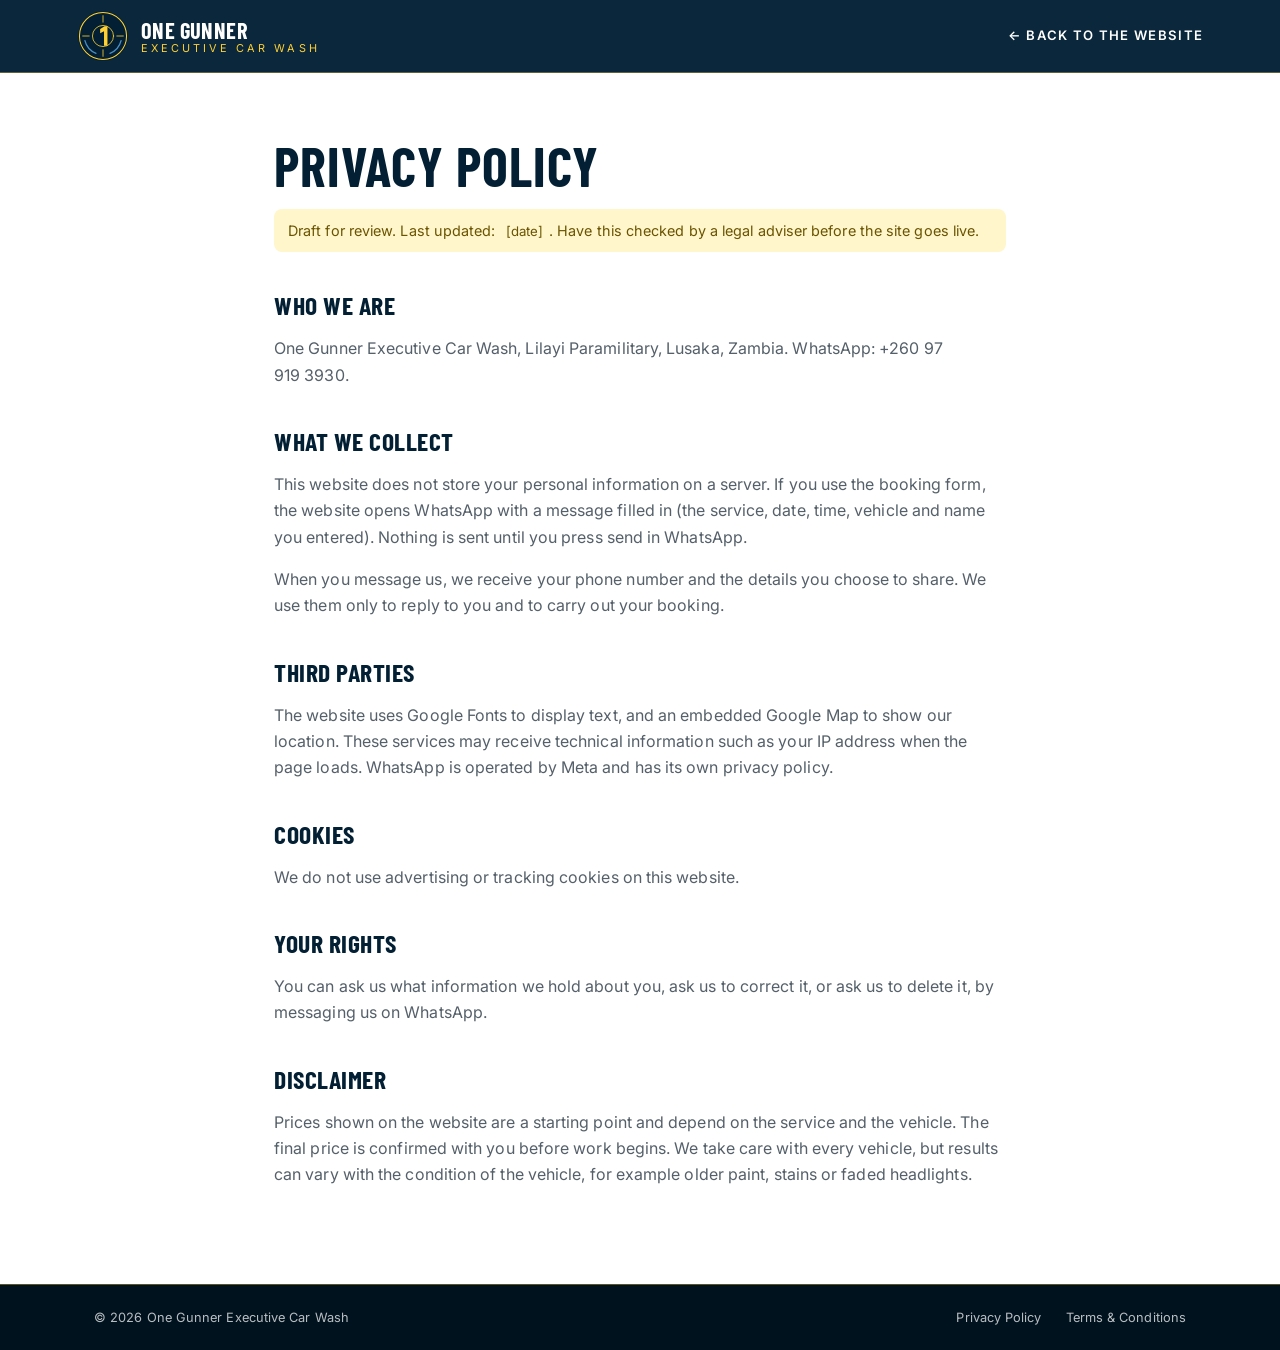
==== privacy.html @ 5e99aa05 "Build One Gunner Executive Car Wash website Static site with hero, services with Kwacha price placeh" ====
<!DOCTYPE html>
<html lang="en">
<head>
  <meta charset="UTF-8">
  <meta name="viewport" content="width=device-width, initial-scale=1.0">
  <title>Privacy Policy | One Gunner Executive Car Wash</title>
  <meta name="robots" content="noindex">
  <link rel="icon" type="image/svg+xml" href="images/favicon.svg">
  <link href="https://fonts.googleapis.com/css2?family=Barlow+Condensed:wght@600;700&family=Inter:wght@400;500;600&display=swap" rel="stylesheet">
  <link rel="stylesheet" href="css/style.css">
</head>
<body class="legal">
  <header class="site-header">
    <div class="wrap nav">
      <a href="index.html" class="brand"><img src="images/favicon.svg" alt="" width="44" height="44"><span class="brand-text"><strong>One Gunner</strong><small>Executive Car Wash</small></span></a>
      <a class="back" href="index.html">&larr; Back to the website</a>
    </div>
  </header>
  <main class="wrap legal-body">
    <h1>Privacy Policy</h1>
    <p class="draft">Draft for review. Last updated: <span class="todo">[date]</span>. Have this checked by a legal adviser before the site goes live.</p>

    <h2>Who we are</h2>
    <p>One Gunner Executive Car Wash, Lilayi Paramilitary, Lusaka, Zambia. WhatsApp: +260 97 919 3930.</p>

    <h2>What we collect</h2>
    <p>This website does not store your personal information on a server. If you use the booking form, the website opens WhatsApp with a message filled in (the service, date, time, vehicle and name you entered). Nothing is sent until you press send in WhatsApp.</p>
    <p>When you message us, we receive your phone number and the details you choose to share. We use them only to reply to you and to carry out your booking.</p>

    <h2>Third parties</h2>
    <p>The website uses Google Fonts to display text, and an embedded Google Map to show our location. These services may receive technical information such as your IP address when the page loads. WhatsApp is operated by Meta and has its own privacy policy.</p>

    <h2>Cookies</h2>
    <p>We do not use advertising or tracking cookies on this website.</p>

    <h2>Your rights</h2>
    <p>You can ask us what information we hold about you, ask us to correct it, or ask us to delete it, by messaging us on WhatsApp.</p>

    <h2 id="disclaimer">Disclaimer</h2>
    <p>Prices shown on the website are a starting point and depend on the service and the vehicle. The final price is confirmed with you before work begins. We take care with every vehicle, but results can vary with the condition of the vehicle, for example older paint, stains or faded headlights.</p>
  </main>
  <footer class="site-footer"><div class="wrap legal-row"><p>&copy; <span id="year"></span> One Gunner Executive Car Wash</p><ul><li><a href="privacy.html">Privacy Policy</a></li><li><a href="terms.html">Terms &amp; Conditions</a></li></ul></div></footer>
  <script>document.getElementById('year').textContent = new Date().getFullYear();</script>
</body>
</html>
---- css/style.css ----
:root {
  --navy: #032840;
  --blue: #255d89;
  --blue-soft: #e8f0f7;
  --yellow: #ffd134;
  --yellow-dark: #e6b800;
  --ink: #141212;
  --ink-soft: #55606a;
  --bg: #ffffff;
  --line: #dbe3ea;
  --radius: 12px;
  --shadow: 0 10px 30px -18px rgba(3, 40, 64, 0.45);
}

*, *::before, *::after { box-sizing: border-box; }
html { scroll-behavior: smooth; scroll-padding-top: 90px; }

body {
  margin: 0;
  font: 400 16px/1.65 'Inter', system-ui, sans-serif;
  color: var(--ink);
  background: var(--bg);
  -webkit-font-smoothing: antialiased;
}

h1, h2, h3 {
  font-family: 'Barlow Condensed', 'Inter', sans-serif;
  text-transform: uppercase;
  letter-spacing: 0.01em;
  line-height: 1.05;
  margin: 0;
  color: var(--navy);
  text-wrap: balance;
}
p { text-wrap: pretty; }
img, svg { display: block; max-width: 100%; }
a { color: inherit; }

.wrap { max-width: 1140px; margin: 0 auto; padding: 0 24px; }
.skip { position: absolute; left: -999px; }
.skip:focus { left: 8px; top: 8px; background: var(--yellow); padding: 8px 12px; z-index: 100; }
:focus-visible { outline: 3px solid var(--yellow); outline-offset: 3px; }

/* Placeholders that still need real content */
.todo { background: #fff6cc; color: #6b5400; padding: 1px 6px; border-radius: 4px; font-size: 0.92em; }

/* Buttons */
.btn {
  display: inline-flex; align-items: center; justify-content: center;
  min-height: 48px; padding: 0 26px; border: 0; border-radius: 100px;
  font: 600 0.95rem 'Inter', sans-serif; text-decoration: none; cursor: pointer;
  transition: transform .15s ease, background .2s ease;
}
.btn:hover { transform: translateY(-2px); }
.btn-small { min-height: 42px; padding: 0 20px; }
.btn-yellow { background: var(--yellow); color: var(--navy); }
.btn-yellow:hover { background: var(--yellow-dark); }
.btn-blue { background: var(--blue); color: #fff; }
.btn-blue:hover { background: var(--navy); }
.btn-ghost { background: transparent; color: #fff; border: 1.5px solid rgba(255,255,255,0.55); }
.btn-row { display: flex; gap: 14px; flex-wrap: wrap; }

/* Promo bar */
.promo { background: var(--yellow); color: var(--navy); text-align: center; font-weight: 600; font-size: 0.9rem; padding: 8px 16px; }
.promo p { margin: 0; }

/* Header */
.site-header { position: sticky; top: 0; z-index: 50; background: var(--navy); border-bottom: 3px solid var(--blue); }
.nav { display: flex; align-items: center; gap: 24px; min-height: 76px; }
.brand { display: flex; align-items: center; gap: 12px; text-decoration: none; color: #fff; }
.brand-text { display: flex; flex-direction: column; line-height: 1.1; }
.brand-text strong { font: 700 1.4rem 'Barlow Condensed', sans-serif; text-transform: uppercase; letter-spacing: 0.02em; }
.brand-text small { font-size: 0.68rem; letter-spacing: 0.16em; text-transform: uppercase; color: var(--yellow); }
.links { list-style: none; display: flex; align-items: center; gap: 6px; margin: 0 0 0 auto; padding: 0; }
.links a { display: inline-flex; align-items: center; min-height: 44px; padding: 0 14px; color: #fff; text-decoration: none; font-weight: 500; font-size: 0.95rem; border-radius: 8px; }
.links a:hover { color: var(--yellow); }
.links a.btn { color: var(--navy); }
.menu-btn { display: none; margin-left: auto; width: 44px; height: 44px; background: none; border: 0; cursor: pointer; padding: 10px; }
.menu-btn span { display: block; height: 2px; background: #fff; margin: 6px 0; }

/* Hero: photo on the right, text on dark blue. Keeps the photo from being stretched too far. */
.hero { position: relative; background: var(--navy); color: #fff; min-height: min(78vh, 680px); display: flex; align-items: center; overflow: hidden; }
.hero-photo {
  position: absolute; inset: 0 0 0 auto; width: min(58vw, 1100px);
  background: url('../images/location.jpg') center 55% / cover no-repeat;
  -webkit-mask-image: linear-gradient(90deg, transparent 0%, #000 30%);
  mask-image: linear-gradient(90deg, transparent 0%, #000 30%);
}
.hero-content { position: relative; z-index: 2; padding-top: 80px; padding-bottom: 80px; }
.kicker { margin: 0 0 14px; font: 600 0.8rem 'Inter', sans-serif; letter-spacing: 0.18em; text-transform: uppercase; color: var(--yellow); }
.hero h1 { color: #fff; font-size: clamp(3rem, 7vw, 5.4rem); margin-bottom: 18px; }
.lede { max-width: 38ch; font-size: 1.12rem; color: rgba(255,255,255,0.85); margin: 0 0 30px; }

/* Find us strip */
.strip { background: var(--blue); color: #fff; }
.strip-row { display: grid; grid-template-columns: 1.2fr 1fr auto; gap: 32px; align-items: center; padding-top: 30px; padding-bottom: 30px; }
.strip h2, .strip h3 { color: #fff; margin-bottom: 6px; }
.strip h2 { font-size: 2rem; }
.strip h3 { font-size: 1.3rem; }
.strip p { margin: 0; color: rgba(255,255,255,0.9); }
.strip .btn-blue { background: var(--yellow); color: var(--navy); }

/* Sections */
.section { padding: 96px 0; }
.section-alt { background: var(--blue-soft); }
.section-head { max-width: 56ch; margin-bottom: 44px; }
.section-head h2, .about h2, .contact h2 { font-size: clamp(2.2rem, 4.5vw, 3.2rem); margin-bottom: 12px; }
.section-head p { margin: 0; color: var(--ink-soft); }

/* Wash cards */
.cards { display: grid; grid-template-columns: repeat(3, 1fr); gap: 24px; align-items: stretch; }
.card { position: relative; display: flex; flex-direction: column; padding: 32px 28px; background: #fff; border: 1px solid var(--line); border-radius: var(--radius); box-shadow: var(--shadow); }
.card h3 { font-size: 2rem; }
.card .price { font: 700 1.8rem 'Barlow Condensed', sans-serif; color: var(--blue); margin: 8px 0 18px; }
.card ul { list-style: none; padding: 0; margin: 0 0 26px; flex: 1; }
.card li { padding: 8px 0 8px 28px; border-top: 1px solid var(--line); position: relative; color: var(--ink-soft); }
.card li::before { content: ""; position: absolute; left: 4px; top: 16px; width: 12px; height: 7px; border-left: 2.5px solid var(--blue); border-bottom: 2.5px solid var(--blue); transform: rotate(-45deg); }
.card-featured { border: 2px solid var(--navy); transform: translateY(-8px); }
.badge { position: absolute; top: -14px; left: 28px; background: var(--yellow); color: var(--navy); font: 700 0.75rem 'Inter', sans-serif; letter-spacing: 0.08em; text-transform: uppercase; padding: 5px 12px; border-radius: 100px; }
.note { margin-top: 28px; font-size: 0.85rem; color: var(--ink-soft); }
.note code { background: var(--blue-soft); padding: 1px 6px; border-radius: 4px; }

/* Features */
.features { display: grid; grid-template-columns: repeat(4, 1fr); gap: 28px; }
.feature svg { width: 44px; height: 44px; fill: none; stroke: var(--blue); stroke-width: 1.6; stroke-linecap: round; stroke-linejoin: round; margin-bottom: 14px; }
.feature h3 { font-size: 1.5rem; margin-bottom: 8px; }
.feature p { margin: 0; color: var(--ink-soft); font-size: 0.95rem; }

/* About */
.about { display: grid; grid-template-columns: 1fr 1fr; gap: 56px; align-items: center; }
.about-photo { aspect-ratio: 4/3; border-radius: var(--radius); background: url('../images/location.jpg') 30% 55% / cover; box-shadow: var(--shadow); }
.about p { color: var(--ink-soft); max-width: 52ch; }

/* Contact */
.contact { background: var(--navy); color: #fff; }
.contact h2 { color: #fff; }
.contact-grid { display: grid; grid-template-columns: 1fr 1fr; gap: 56px; align-items: start; }
.contact p { color: rgba(255,255,255,0.85); }
.contact-list { list-style: none; padding: 0; margin: 28px 0 0; }
.contact-list li { display: flex; flex-direction: column; padding: 14px 0; border-top: 1px solid rgba(255,255,255,0.2); }
.contact-list span { font-size: 0.8rem; letter-spacing: 0.08em; text-transform: uppercase; color: var(--yellow); }
.booking { background: #fff; color: var(--ink); border-radius: var(--radius); padding: 28px; display: flex; flex-direction: column; gap: 14px; }
.booking h3 { font-size: 1.6rem; }
.booking label { display: flex; flex-direction: column; gap: 6px; font-size: 0.82rem; font-weight: 600; color: var(--ink-soft); }
.booking input, .booking select { min-height: 46px; padding: 0 12px; border: 1px solid var(--line); border-radius: 8px; font: 400 1rem 'Inter', sans-serif; color: var(--ink); background: #fff; }
.booking input:focus, .booking select:focus { outline: 2px solid var(--blue); border-color: var(--blue); }
.row { display: grid; grid-template-columns: 1fr 1fr; gap: 12px; }
.fine { margin: 0; font-size: 0.78rem; color: var(--ink-soft) !important; }

/* Footer */
.site-footer { background: #021b2c; color: rgba(255,255,255,0.75); padding: 32px 0; }
.footer-row { display: flex; justify-content: space-between; align-items: center; flex-wrap: wrap; gap: 14px; }
.site-footer p { margin: 0; font-size: 0.85rem; }

/* Mobile */
@media (max-width: 900px) {
  .cards, .features { grid-template-columns: 1fr 1fr; }
  .card-featured { transform: none; }
  .about, .contact-grid { grid-template-columns: 1fr; gap: 36px; }
  .strip-row { grid-template-columns: 1fr; gap: 18px; }
}

@media (max-width: 860px) {
  .menu-btn { display: block; }
  .links { display: none; position: absolute; top: 100%; left: 0; right: 0; flex-direction: column; align-items: stretch; background: var(--navy); padding: 12px 24px 20px; margin: 0; border-bottom: 3px solid var(--blue); }
  .links.open { display: flex; }
  .links a.btn { justify-content: center; margin-top: 8px; }
  .hero { min-height: 74vh; }
  .hero-photo { width: 100%; opacity: 0.35; -webkit-mask-image: none; mask-image: none; }
}

@media (max-width: 600px) {
  .section { padding: 64px 0; }
  .cards, .features { grid-template-columns: 1fr; }
  .row { grid-template-columns: 1fr; }
}

@media (prefers-reduced-motion: reduce) {
  html { scroll-behavior: auto; }
  .btn:hover { transform: none; }
}

/* Service cards (text only, no prices yet) */
.card h3 { font-size: 1.7rem; margin-bottom: 10px; }
.card > p { margin: 0 0 24px; color: var(--ink-soft); flex: 1; }
.card .btn { align-self: flex-start; }

/* About: owner story */
.about-quote { margin: 20px 0 0; padding: 14px 0 14px 18px; border-left: 4px solid var(--yellow); color: var(--navy); font-weight: 500; }

/* ---- Exclusive finish: deeper navy, gold hairlines, refined type ---- */
:root {
  --navy: #021f33;
  --navy-deep: #01121f;
  --gold: #ffd134;
  --gold-soft: #f3dc8a;
}

body { letter-spacing: 0.005em; }

h1, h2, h3 { font-weight: 700; letter-spacing: 0.02em; }

.promo { background: var(--navy-deep); color: var(--gold-soft); border-bottom: 1px solid rgba(255, 209, 52, 0.35); font-weight: 500; letter-spacing: 0.06em; font-size: 0.8rem; text-transform: uppercase; }

.site-header { background: rgba(2, 31, 51, 0.96); backdrop-filter: blur(8px); border-bottom: 1px solid rgba(255, 209, 52, 0.35); }
.nav { min-height: 72px; }
.links a { font-size: 0.82rem; font-weight: 600; letter-spacing: 0.12em; text-transform: uppercase; }
.links a.btn { letter-spacing: 0.1em; }
.brand-text small { letter-spacing: 0.28em; }

.hero { background: radial-gradient(900px 500px at 15% 20%, rgba(37, 93, 137, 0.35), transparent 60%), linear-gradient(180deg, var(--navy) 0%, var(--navy-deep) 100%); }
.kicker { display: flex; align-items: center; gap: 14px; letter-spacing: 0.3em; }
.kicker::before { content: ""; width: 44px; height: 1px; background: var(--gold); }
.hero h1 { font-size: clamp(3.2rem, 7.4vw, 6rem); letter-spacing: 0.01em; }
.hero-photo { filter: saturate(1.05) contrast(1.05); }

.btn { letter-spacing: 0.06em; text-transform: uppercase; font-size: 0.8rem; min-height: 50px; padding: 0 30px; }
.btn-yellow { box-shadow: 0 10px 24px -12px rgba(255, 209, 52, 0.8); }

.strip { background: linear-gradient(90deg, var(--blue), #1d4d73); border-top: 1px solid rgba(255, 209, 52, 0.4); }

.section-head h2, .about h2, .contact h2 { position: relative; padding-bottom: 18px; }
.section-head h2::after, .about h2::after, .contact h2::after { content: ""; position: absolute; left: 0; bottom: 0; width: 56px; height: 2px; background: var(--gold); }

.card { border: 1px solid var(--line); box-shadow: 0 1px 0 rgba(255,255,255,0.8) inset, var(--shadow); transition: transform .25s ease, box-shadow .25s ease, border-color .25s ease; position: relative; overflow: hidden; }
.card::before { content: ""; position: absolute; left: 0; right: 0; top: 0; height: 3px; background: linear-gradient(90deg, var(--gold), var(--blue)); transform: scaleX(0); transform-origin: left; transition: transform .35s ease; }
.card:hover { transform: translateY(-6px); box-shadow: 0 24px 40px -22px rgba(2, 31, 51, 0.55); border-color: var(--blue); }
.card:hover::before { transform: scaleX(1); }

.feature svg { padding: 10px; width: 56px; height: 56px; border: 1px solid var(--gold); border-radius: 50%; stroke: var(--navy); background: #fff; }

.site-footer { background: var(--navy-deep); border-top: 1px solid rgba(255, 209, 52, 0.35); }
.contact { background: radial-gradient(800px 400px at 85% 0%, rgba(37, 93, 137, 0.4), transparent 60%), var(--navy); }

/* ---- 3D showcase ---- */
.showcase { background: radial-gradient(900px 500px at 80% 40%, rgba(37, 93, 137, 0.45), transparent 62%), linear-gradient(180deg, var(--navy-deep), var(--navy)); color: #fff; overflow: hidden; }
.showcase-grid { display: grid; grid-template-columns: 1.05fr 0.95fr; gap: 64px; align-items: center; }
.showcase h2 { color: #fff; font-size: clamp(2.4rem, 5vw, 3.8rem); margin-bottom: 18px; }
.showcase-copy > p:not(.kicker) { color: rgba(255,255,255,0.8); max-width: 44ch; margin: 0 0 24px; }
.checks { list-style: none; padding: 0; margin: 0 0 32px; }
.checks li { position: relative; padding: 12px 0 12px 34px; border-top: 1px solid rgba(255,255,255,0.14); color: #fff; font-weight: 500; }
.checks li:last-child { border-bottom: 1px solid rgba(255,255,255,0.14); }
.checks li::before { content: ""; position: absolute; left: 4px; top: 19px; width: 14px; height: 8px; border-left: 2.5px solid var(--gold); border-bottom: 2.5px solid var(--gold); transform: rotate(-45deg); }

.tilt { perspective: 1100px; display: flex; justify-content: center; }
.tilt-card {
  position: relative; width: min(100%, 420px); aspect-ratio: 2/3;
  border-radius: 20px; overflow: hidden;
  transform-style: preserve-3d;
  transform: rotateX(var(--rx, 0deg)) rotateY(var(--ry, 0deg));
  transition: transform .15s ease-out;
  box-shadow: 0 50px 80px -30px rgba(0,0,0,0.75), 0 0 0 1px rgba(255, 209, 52, 0.45), 0 0 60px -10px rgba(37, 93, 137, 0.8);
  animation: float 6s ease-in-out infinite;
}
.tilt-card img { width: 100%; height: 100%; object-fit: cover; transform: scale(1.06) translateZ(0); }
.glare { position: absolute; inset: 0; pointer-events: none; background: radial-gradient(circle at var(--gx, 30%) var(--gy, 20%), rgba(255,255,255,0.32), transparent 55%); mix-blend-mode: soft-light; }
.tilt.is-active .tilt-card { animation: none; transition: transform .08s linear; }
@keyframes float { 0%, 100% { transform: rotateX(2deg) rotateY(-4deg) translateY(0); } 50% { transform: rotateX(-2deg) rotateY(4deg) translateY(-10px); } }

@media (max-width: 900px) {
  .showcase-grid { grid-template-columns: 1fr; gap: 44px; }
}
@media (prefers-reduced-motion: reduce) {
  .tilt-card { animation: none; }
  .card:hover { transform: none; }
}

/* Symmetric service grid: 3 x 2 on desktop, 2 x 3 on tablet, 1 column on mobile */
.cards { grid-template-columns: repeat(3, minmax(0, 1fr)); }
.card-ask { background: linear-gradient(160deg, var(--navy), var(--blue)); border-color: var(--navy); }
.card-ask h3, .card-ask > p { color: #fff; }
.card-ask > p { opacity: 0.85; }
@media (max-width: 900px) { .cards { grid-template-columns: repeat(2, minmax(0, 1fr)); } }
@media (max-width: 600px) { .cards { grid-template-columns: 1fr; } }

/* ---- Minimal hero: text stays in the left column, never over the photo ---- */
.hero-text { max-width: min(440px, 44vw); }
.kicker::before { display: none; }
.kicker { letter-spacing: 0.24em; font-size: 0.75rem; margin-bottom: 18px; }
.hero h1 { font-size: clamp(2.4rem, 4.6vw, 4rem); line-height: 1.04; margin-bottom: 16px; }
.lede { font-size: 1.02rem; max-width: 34ch; margin-bottom: 28px; }
.hero-photo { width: min(54vw, 1020px); }
.link-arrow { display: inline-flex; align-items: center; gap: 8px; min-height: 48px; padding: 0 6px; color: #fff; text-decoration: none; font-size: 0.8rem; font-weight: 600; letter-spacing: 0.1em; text-transform: uppercase; border-bottom: 1px solid rgba(255,255,255,0.35); }
.link-arrow::after { content: "\2192"; transition: transform .2s; }
.link-arrow:hover::after { transform: translateX(4px); }
.hero .btn-row { align-items: center; gap: 22px; }

@media (max-width: 860px) {
  .hero-text { max-width: 100%; }
  .hero h1 { font-size: clamp(2.3rem, 9vw, 3.2rem); }
}

/* ---- Anchor header and hero text to the left edge of the screen ---- */
.site-header .nav,
.hero .hero-content {
  max-width: none;
  margin: 0;
  padding-left: clamp(24px, 6vw, 120px);
  padding-right: clamp(24px, 6vw, 120px);
}

/* ---- Open-now badge ---- */
.open-now { margin-top: 10px !important; display: inline-flex; align-items: center; gap: 8px; font-size: 0.8rem; font-weight: 600; letter-spacing: 0.06em; text-transform: uppercase; color: #fff !important; }
.open-now::before { content: ""; width: 9px; height: 9px; border-radius: 50%; background: #3ddc84; box-shadow: 0 0 0 4px rgba(61, 220, 132, 0.25); }
.open-now.closed::before { background: #ff6b6b; box-shadow: 0 0 0 4px rgba(255, 107, 107, 0.25); }

/* ---- Map ---- */
.map { height: 340px; background: var(--blue-soft); }
.map iframe { width: 100%; height: 100%; border: 0; display: block; filter: saturate(0.9); }

/* ---- How it works ---- */
.steps { list-style: none; display: grid; grid-template-columns: repeat(3, minmax(0, 1fr)); gap: 28px; padding: 0; margin: 0; counter-reset: s; }
.steps li { position: relative; padding: 28px 24px; border: 1px solid var(--line); border-radius: var(--radius); background: #fff; }
.step-n { display: inline-flex; align-items: center; justify-content: center; width: 40px; height: 40px; border-radius: 50%; background: var(--navy); color: var(--gold); font: 700 1.2rem 'Barlow Condensed', sans-serif; margin-bottom: 16px; }
.steps h3 { font-size: 1.5rem; margin-bottom: 8px; }
.steps p { margin: 0; color: var(--ink-soft); }

/* ---- FAQ ---- */
.faq { max-width: 780px; border-top: 1px solid var(--line); }
.faq details { border-bottom: 1px solid var(--line); }
.faq summary { list-style: none; cursor: pointer; display: flex; justify-content: space-between; align-items: center; min-height: 64px; font-weight: 600; color: var(--navy); }
.faq summary::-webkit-details-marker { display: none; }
.faq summary::after { content: "+"; font-size: 1.6rem; color: var(--blue); transition: transform .2s; }
.faq details[open] summary::after { transform: rotate(45deg); }
.faq details p { margin: 0 0 20px; color: var(--ink-soft); max-width: 60ch; }

/* ---- Mobile action bar ---- */
.mobile-bar { display: none; }
@media (max-width: 860px) {
  .mobile-bar { display: grid; grid-template-columns: 1fr 1fr; gap: 10px; position: fixed; left: 0; right: 0; bottom: 0; z-index: 60; padding: 10px 14px calc(10px + env(safe-area-inset-bottom)); background: var(--navy-deep); border-top: 1px solid rgba(255, 209, 52, 0.4); }
  .mobile-bar a { display: flex; align-items: center; justify-content: center; min-height: 48px; border-radius: 100px; font-weight: 600; font-size: 0.85rem; letter-spacing: 0.08em; text-transform: uppercase; text-decoration: none; }
  .mobile-bar .call { background: var(--gold); color: var(--navy); }
  .mobile-bar .wa { border: 1.5px solid rgba(255,255,255,0.5); color: #fff; }
  .site-footer { padding-bottom: 96px; }
  .steps { grid-template-columns: 1fr; }
}

/* ---- Smooth motion ---- */
.progress { position: fixed; top: 0; left: 0; right: 0; height: 3px; z-index: 100; background: linear-gradient(90deg, var(--gold), var(--blue)); transform: scaleX(0); transform-origin: left; }

.site-header { transition: box-shadow .3s ease, background .3s ease; }
.site-header .nav { transition: min-height .3s ease; }
.site-header.scrolled { box-shadow: 0 10px 30px -14px rgba(0, 0, 0, 0.6); }
.site-header.scrolled .nav { min-height: 60px; }

/* Content fades up as it enters the screen. Only hidden when JS is running. */
.js .reveal { opacity: 0; transform: translateY(28px); transition: opacity .8s cubic-bezier(.2, .7, .2, 1), transform .8s cubic-bezier(.2, .7, .2, 1); will-change: opacity, transform; }
.js .reveal.in { opacity: 1; transform: none; }

/* Hero entrance */
@keyframes rise { from { opacity: 0; transform: translateY(22px); } to { opacity: 1; transform: none; } }
.hero-text > * { animation: rise .9s cubic-bezier(.2, .7, .2, 1) both; }
.hero-text > :nth-child(2) { animation-delay: .12s; }
.hero-text > :nth-child(3) { animation-delay: .24s; }
.hero-text > :nth-child(4) { animation-delay: .36s; }
.hero-photo { animation: photoIn 1.4s ease both; }
@keyframes photoIn { from { opacity: 0; transform: scale(1.04); } to { opacity: 1; transform: none; } }

/* ---- Car-part details ---- */
/* Tyre tread strip */
.tread { height: 16px; background:
  repeating-linear-gradient(135deg, transparent 0 7px, rgba(255, 209, 52, 0.18) 7px 9px, transparent 9px 16px),
  linear-gradient(180deg, #000d17, #01121f); border-top: 1px solid rgba(255, 209, 52, 0.25); border-bottom: 1px solid rgba(255, 209, 52, 0.25); }

/* Rim watermark that turns as you scroll */
.showcase { position: relative; }
.rim { position: absolute; left: -140px; bottom: -160px; width: 520px; height: 520px; fill: rgba(255, 255, 255, 0.04); stroke: rgba(255, 209, 52, 0.25); stroke-width: 1.2; transform: rotate(calc(var(--rot, 0) * 1deg)); pointer-events: none; }
.showcase-grid { position: relative; z-index: 1; }

/* Service icons */
.svc-icon { width: 46px; height: 46px; padding: 10px; margin-bottom: 18px; border-radius: 12px; background: var(--navy); fill: none; stroke: var(--gold); stroke-width: 1.6; stroke-linecap: round; stroke-linejoin: round; transition: transform .3s ease; }
.card:hover .svc-icon { transform: rotate(-6deg) scale(1.08); }
.card-ask .svc-icon { background: rgba(255, 255, 255, 0.12); }
.feature svg { transition: transform .3s ease; }
.feature:hover svg { transform: translateY(-3px); }

@media (prefers-reduced-motion: reduce) {
  .js .reveal { opacity: 1; transform: none; transition: none; }
  .hero-text > *, .hero-photo { animation: none; }
  .rim { transform: none; }
}

/* After the entrance animation, restore fast hover transitions on cards */
.js .reveal.settled { transition: transform .25s ease, box-shadow .25s ease, border-color .25s ease, opacity .25s ease; }
.js .card.reveal.in:hover { transform: translateY(-6px); }

/* ---- Prices in Kwacha. EDIT the amounts in index.html (look for data-price), then remove class="todo" ---- */
.card .price { font: 700 1.9rem 'Barlow Condensed', sans-serif; color: var(--blue); margin: 0 0 12px; line-height: 1; }
.card .price small { font: 600 0.7rem 'Inter', sans-serif; letter-spacing: 0.14em; text-transform: uppercase; color: var(--ink-soft); }
.card .price .todo { background: transparent; color: var(--blue); padding: 0; font-size: 1em; }
/* While prices are still examples they show a yellow highlight. Delete the next rule when they are final. */
.card .price .todo { background: #fff6cc; padding: 0 8px; border-radius: 4px; color: #6b5400; }

.brand img { width: 52px; height: 52px; }
.footer-row .brand img { width: 40px; height: 40px; }

/* Price in the top-right corner of each service card */
.card .price { position: absolute; top: 28px; right: 26px; margin: 0; text-align: right; display: flex; flex-direction: column; align-items: flex-end; gap: 4px; }
.card .price small { line-height: 1; }
.card .price .todo { font-size: 1.5rem; line-height: 1.1; }

/* Price in the bottom-right corner of each service card, level with the button */
.card .price { top: auto; bottom: 34px; right: 28px; }

/* ---- Professional footer ---- */
.site-footer { padding: 0; background: var(--navy-deep); color: rgba(255, 255, 255, 0.72); border-top: 1px solid rgba(255, 209, 52, 0.35); }
.footer-grid { display: grid; grid-template-columns: 1.4fr 1fr 1.3fr 1fr; gap: 48px; padding-top: 64px; padding-bottom: 48px; }
.footer-brand p { margin: 18px 0 0; max-width: 32ch; font-size: 0.92rem; }
.footer-col h4 { margin: 0 0 18px; font: 600 0.75rem 'Inter', sans-serif; letter-spacing: 0.2em; text-transform: uppercase; color: var(--gold); }
.footer-col ul { list-style: none; margin: 0; padding: 0; display: flex; flex-direction: column; gap: 10px; font-size: 0.92rem; }
.footer-col a { color: rgba(255, 255, 255, 0.78); text-decoration: none; transition: color .2s; }
.footer-col a:hover { color: var(--gold); }
.footer-legal { border-top: 1px solid rgba(255, 255, 255, 0.1); }
.legal-row { display: flex; justify-content: space-between; align-items: center; flex-wrap: wrap; gap: 14px; padding-top: 22px; padding-bottom: 22px; }
.legal-row p { margin: 0; font-size: 0.8rem; }
.legal-row ul { display: flex; flex-wrap: wrap; gap: 6px 24px; list-style: none; margin: 0; padding: 0; font-size: 0.8rem; }
.legal-row a { color: rgba(255, 255, 255, 0.72); text-decoration: none; }
.legal-row a:hover { color: var(--gold); }
@media (max-width: 900px) { .footer-grid { grid-template-columns: 1fr 1fr; gap: 36px; padding-top: 48px; } }
@media (max-width: 600px) { .footer-grid { grid-template-columns: 1fr; } }
@media (max-width: 860px) { .site-footer { padding-bottom: 76px; } }

/* ---- Legal pages ---- */
body.legal { background: #fff; }
body.legal .back { margin-left: auto; color: #fff; text-decoration: none; font-size: 0.82rem; font-weight: 600; letter-spacing: 0.1em; text-transform: uppercase; }
body.legal .back:hover { color: var(--gold); }
.legal-body { max-width: 780px; padding-top: 64px; padding-bottom: 80px; }
.legal-body h1 { font-size: clamp(2.4rem, 5vw, 3.4rem); margin-bottom: 12px; }
.legal-body h2 { font-size: 1.6rem; margin: 40px 0 10px; }
.legal-body p { color: var(--ink-soft); }
.legal-body .draft { background: #fff6cc; color: #6b5400; padding: 10px 14px; border-radius: 8px; font-size: 0.9rem; }
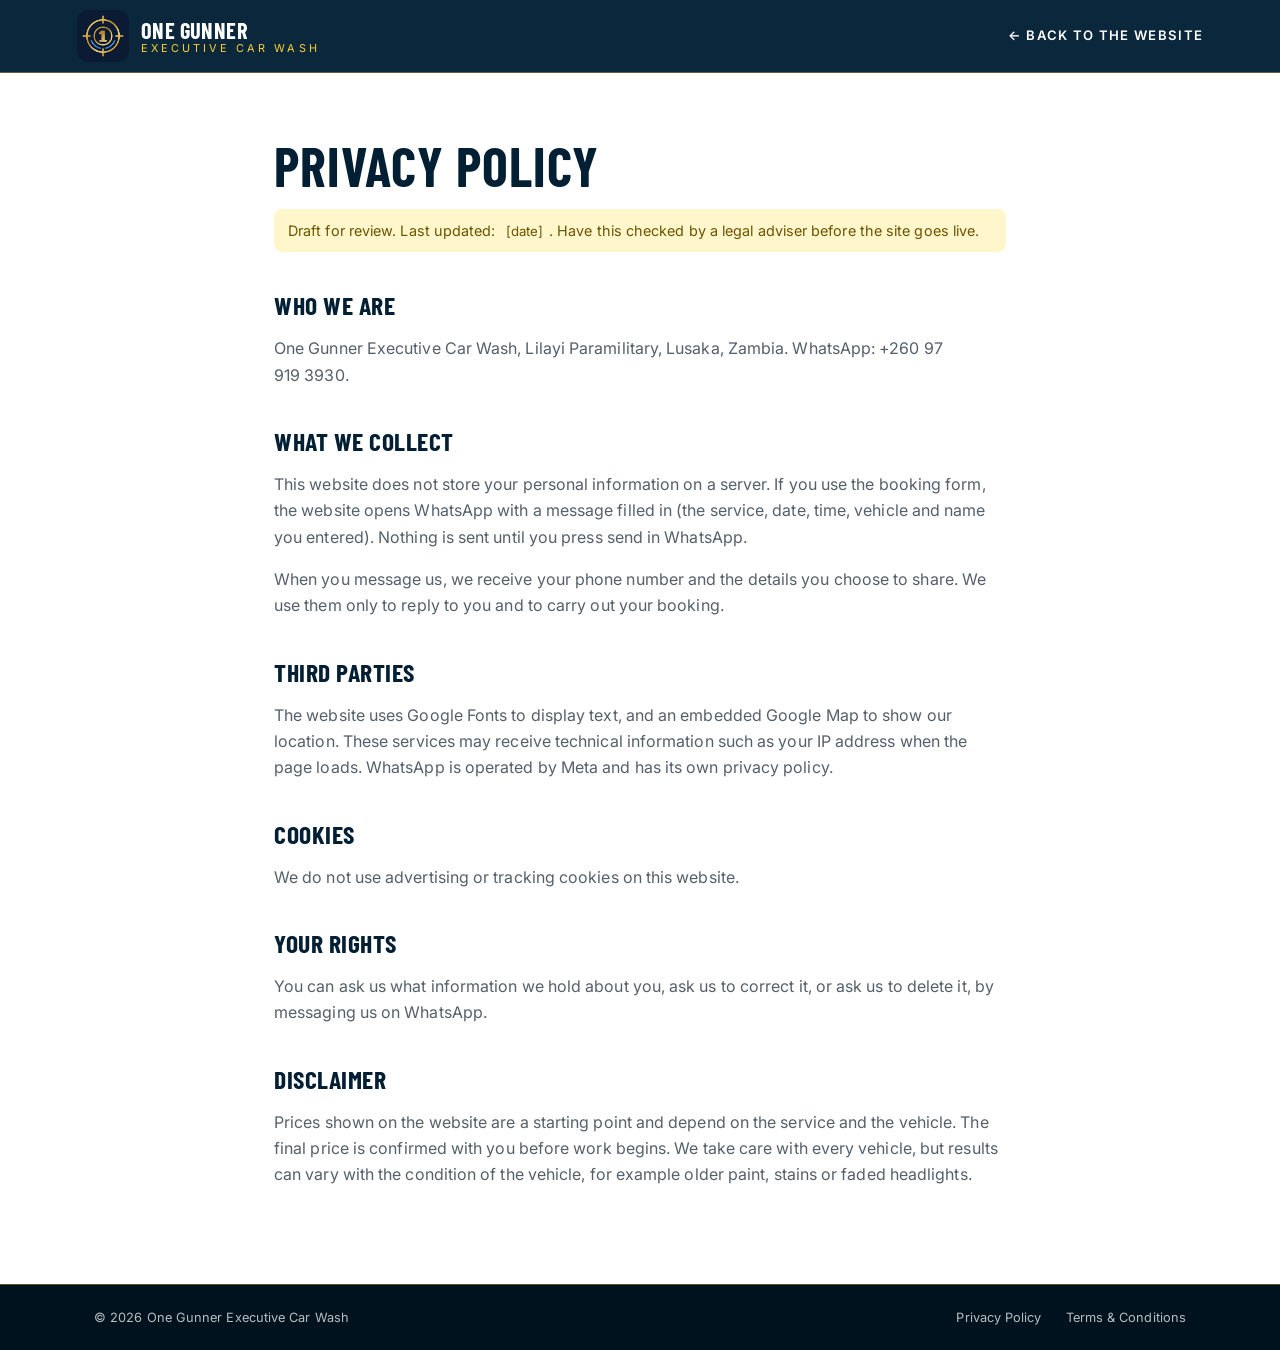
==== commit 86b67558: "Use new logo everywhere: favicon, app icons, header logo and share image - Add favicon.ico, 32/192/5" ====
--- a/privacy.html
+++ b/privacy.html
@@ -5,14 +5,18 @@
   <meta name="viewport" content="width=device-width, initial-scale=1.0">
   <title>Privacy Policy | One Gunner Executive Car Wash</title>
   <meta name="robots" content="noindex">
-  <link rel="icon" type="image/svg+xml" href="images/favicon.svg">
+  <link rel="icon" href="favicon.ico" sizes="48x48">
+  <link rel="icon" type="image/png" sizes="32x32" href="images/favicon-32.png">
+  <link rel="icon" type="image/png" sizes="192x192" href="images/icon-192.png">
+  <link rel="apple-touch-icon" href="images/apple-touch-icon.png">
+  <link rel="manifest" href="site.webmanifest">
   <link href="https://fonts.googleapis.com/css2?family=Barlow+Condensed:wght@600;700&family=Inter:wght@400;500;600&display=swap" rel="stylesheet">
   <link rel="stylesheet" href="css/style.css">
 </head>
 <body class="legal">
   <header class="site-header">
     <div class="wrap nav">
-      <a href="index.html" class="brand"><img src="images/favicon.svg" alt="" width="44" height="44"><span class="brand-text"><strong>One Gunner</strong><small>Executive Car Wash</small></span></a>
+      <a href="index.html" class="brand"><img src="images/icon-192.png" alt="" width="44" height="44"><span class="brand-text"><strong>One Gunner</strong><small>Executive Car Wash</small></span></a>
       <a class="back" href="index.html">&larr; Back to the website</a>
     </div>
   </header>
--- a/css/style.css
+++ b/css/style.css
@@ -391,8 +391,8 @@
 /* While prices are still examples they show a yellow highlight. Delete the next rule when they are final. */
 .card .price .todo { background: #fff6cc; padding: 0 8px; border-radius: 4px; color: #6b5400; }
 
-.brand img { width: 52px; height: 52px; }
-.footer-row .brand img { width: 40px; height: 40px; }
+.brand img { width: 52px; height: 52px; border-radius: 22%; }
+.footer-row .brand img { width: 40px; height: 40px; border-radius: 22%; }
 
 /* Price in the top-right corner of each service card */
 .card .price { position: absolute; top: 28px; right: 26px; margin: 0; text-align: right; display: flex; flex-direction: column; align-items: flex-end; gap: 4px; }
@@ -429,3 +429,144 @@
 .legal-body h2 { font-size: 1.6rem; margin: 40px 0 10px; }
 .legal-body p { color: var(--ink-soft); }
 .legal-body .draft { background: #fff6cc; color: #6b5400; padding: 10px 14px; border-radius: 8px; font-size: 0.9rem; }
+
+.card .price[hidden] { display: none; }
+
+/* Prices shown cleanly (they are still examples until Levy confirms) */
+.card .price .todo { background: transparent; color: var(--blue); padding: 0; }
+
+/* =====================================================
+   Buttons: smoother, smaller on mobile, with in/out effects
+   ===================================================== */
+:root { --ease-out: cubic-bezier(.22, 1, .36, 1); }
+
+.btn, .mobile-bar a { position: relative; overflow: hidden; isolation: isolate; -webkit-tap-highlight-color: transparent; }
+.btn {
+  transition: transform .4s var(--ease-out), background-color .35s var(--ease-out), color .35s var(--ease-out),
+              border-color .35s var(--ease-out), box-shadow .45s var(--ease-out), outline-offset .2s ease;
+}
+/* soft light sweep across the button, runs on hover in and out */
+.btn::after {
+  content: ""; position: absolute; inset: 0; z-index: -1; pointer-events: none;
+  background: linear-gradient(110deg, transparent 30%, rgba(255, 255, 255, 0.38) 50%, transparent 70%);
+  transform: translateX(-130%); transition: transform .8s var(--ease-out);
+}
+.btn:hover { transform: translateY(-2px); box-shadow: 0 14px 26px -14px rgba(2, 31, 51, 0.55); }
+.btn:hover::after { transform: translateX(130%); }
+.btn:active { transform: translateY(0) scale(.97); box-shadow: 0 4px 10px -6px rgba(2, 31, 51, 0.5); transition-duration: .12s; }
+.btn-ghost:hover { background: #fff; border-color: #fff; color: var(--navy); }
+.btn-yellow:hover { box-shadow: 0 16px 28px -14px rgba(255, 209, 52, 0.85); }
+.btn-blue:hover { box-shadow: 0 14px 26px -14px rgba(37, 93, 137, 0.8); }
+:focus-visible { transition: outline-offset .2s ease; outline-offset: 4px; }
+
+/* press ripple (added by JS) */
+.ripple { position: absolute; border-radius: 50%; pointer-events: none; z-index: -1; background: rgba(255, 255, 255, 0.55); transform: scale(0); animation: ripple .65s var(--ease-out) forwards; }
+@keyframes ripple { to { transform: scale(1); opacity: 0; } }
+
+/* header links: underline slides in and out */
+.links a:not(.btn) { position: relative; transition: color .3s var(--ease-out); }
+.links a:not(.btn)::after { content: ""; position: absolute; left: 14px; right: 14px; bottom: 8px; height: 1px; background: var(--gold); transform: scaleX(0); transform-origin: right; transition: transform .45s var(--ease-out); }
+.links a:not(.btn):hover::after { transform: scaleX(1); transform-origin: left; }
+
+/* text link in hero: underline fills in */
+.link-arrow { border-bottom: 0; background: linear-gradient(var(--gold), var(--gold)) left bottom / 0% 1px no-repeat, linear-gradient(rgba(255,255,255,.35), rgba(255,255,255,.35)) left bottom / 100% 1px no-repeat; transition: background-size .5s var(--ease-out), color .3s var(--ease-out); }
+.link-arrow:hover { background-size: 100% 1px, 100% 1px; color: var(--gold); }
+.link-arrow::after { transition: transform .4s var(--ease-out); }
+
+/* hamburger turns into an X */
+.menu-btn { border-radius: 10px; transition: background-color .3s var(--ease-out), transform .2s ease; }
+.menu-btn:hover { background: rgba(255, 255, 255, 0.08); }
+.menu-btn:active { transform: scale(.92); }
+.menu-btn span { transition: transform .4s var(--ease-out), opacity .25s ease; }
+.menu-btn[aria-expanded="true"] span:nth-child(1) { transform: translateY(8px) rotate(45deg); }
+.menu-btn[aria-expanded="true"] span:nth-child(2) { opacity: 0; transform: scaleX(.4); }
+.menu-btn[aria-expanded="true"] span:nth-child(3) { transform: translateY(-8px) rotate(-45deg); }
+
+/* mobile bar buttons */
+.mobile-bar a { transition: transform .3s var(--ease-out), background-color .3s var(--ease-out), color .3s var(--ease-out), border-color .3s var(--ease-out); }
+.mobile-bar a:active { transform: scale(.96); }
+.mobile-bar .wa:active { background: rgba(255, 255, 255, 0.12); }
+@media (max-width: 860px) { .mobile-bar { animation: barIn .7s var(--ease-out) .4s both; } }
+@keyframes barIn { from { transform: translateY(110%); } to { transform: none; } }
+
+/* FAQ drop-downs */
+.faq summary { padding: 0 6px; border-radius: 6px; transition: color .3s var(--ease-out), background-color .3s var(--ease-out), padding-left .35s var(--ease-out); }
+.faq summary:hover { color: var(--blue); background: rgba(37, 93, 137, 0.06); padding-left: 14px; }
+.faq summary::after { transition: transform .45s var(--ease-out), color .3s ease; }
+.faq details p { padding: 0 6px; animation: faqIn .5s var(--ease-out) both; }
+@keyframes faqIn { from { opacity: 0; transform: translateY(-6px); } to { opacity: 1; transform: none; } }
+
+/* form fields */
+.booking input, .booking select { transition: border-color .3s var(--ease-out), box-shadow .35s var(--ease-out), background-color .3s ease; }
+.booking input:hover, .booking select:hover { border-color: var(--blue); }
+.booking input:focus, .booking select:focus { outline: none; border-color: var(--blue); box-shadow: 0 0 0 4px rgba(37, 93, 137, 0.18); }
+
+/* Touch screens: no sticky hover. The press effect does the work. */
+@media (hover: none) {
+  .btn:hover { transform: none; box-shadow: none; }
+  .btn:hover::after { transform: translateX(-130%); }
+  .btn-ghost:hover { background: transparent; color: #fff; border-color: rgba(255, 255, 255, 0.55); }
+  .btn-yellow:hover { background: var(--yellow); }
+  .btn-blue:hover { background: var(--blue); }
+  .card:hover { transform: none; }
+}
+
+/* Mobile drop-down menu: slides and fades, links stagger in */
+@media (max-width: 860px) {
+  .links {
+    display: flex; visibility: hidden; opacity: 0; pointer-events: none;
+    clip-path: inset(0 0 100% 0); transform: translateY(-8px);
+    transition: clip-path .5s var(--ease-out), opacity .3s ease, transform .5s var(--ease-out), visibility 0s linear .5s;
+  }
+  .links.open {
+    visibility: visible; opacity: 1; pointer-events: auto; clip-path: inset(0 0 -40px 0); transform: none;
+    transition: clip-path .5s var(--ease-out), opacity .3s ease, transform .5s var(--ease-out), visibility 0s;
+  }
+  .links li { opacity: 0; transform: translateY(-10px); transition: opacity .35s ease, transform .45s var(--ease-out); }
+  .links.open li { opacity: 1; transform: none; }
+  .links.open li:nth-child(1) { transition-delay: .06s; }
+  .links.open li:nth-child(2) { transition-delay: .11s; }
+  .links.open li:nth-child(3) { transition-delay: .16s; }
+  .links.open li:nth-child(4) { transition-delay: .21s; }
+  .links.open li:nth-child(5) { transition-delay: .26s; }
+  .links a:not(.btn)::after { left: 0; right: 0; bottom: 6px; }
+}
+
+/* Smaller, tidier buttons on phones */
+@media (max-width: 600px) {
+  .btn { min-height: 42px; padding: 0 20px; font-size: 0.72rem; letter-spacing: 0.06em; }
+  .btn-small { min-height: 38px; padding: 0 18px; }
+  .card .btn { min-height: 40px; padding: 0 18px; }
+  .hero .btn-row { gap: 10px 18px; }
+  .link-arrow { min-height: 40px; font-size: 0.72rem; }
+  .menu-btn { width: 40px; height: 40px; padding: 9px; }
+  .links a { min-height: 42px; font-size: 0.78rem; }
+  .links a.btn { margin-top: 6px; }
+  .mobile-bar { gap: 8px; padding: 8px 12px calc(8px + env(safe-area-inset-bottom)); }
+  .mobile-bar a { min-height: 40px; font-size: 0.72rem; }
+  .site-footer { padding-bottom: 80px; }
+  .booking { padding: 22px 18px; }
+  .booking input, .booking select { min-height: 44px; }
+  .faq summary { min-height: 56px; font-size: 0.95rem; }
+}
+
+@media (prefers-reduced-motion: reduce) {
+  .btn, .btn::after, .links, .links li, .menu-btn span, .faq summary, .faq details p, .mobile-bar { transition: none; animation: none; }
+  .ripple { display: none; }
+}
+
+/* ---- Phone / tablet hero: photo fills the top and melts into the dark blue behind the text ---- */
+@media (max-width: 860px) {
+  .hero { align-items: flex-end; min-height: max(620px, 86svh); }
+  .hero-photo {
+    inset: 0 0 auto 0; width: 100%; height: 66%; opacity: 1; filter: none;
+    background-position: 28% 60%; background-size: cover;
+    -webkit-mask-image: linear-gradient(180deg, #000 0%, #000 38%, rgba(0, 0, 0, 0.55) 68%, transparent 100%);
+    mask-image: linear-gradient(180deg, #000 0%, #000 38%, rgba(0, 0, 0, 0.55) 68%, transparent 100%);
+  }
+  /* soft vignette so the photo sinks into the background on all sides */
+  .hero::after { content: ""; position: absolute; inset: 0; z-index: 1; pointer-events: none;
+    background: linear-gradient(180deg, rgba(1, 18, 31, 0.55) 0%, rgba(1, 18, 31, 0) 22%, rgba(1, 18, 31, 0) 52%, var(--navy-deep) 92%); }
+  .hero .hero-content { padding-top: 120px; padding-bottom: 56px; }
+  .hero-text { max-width: 100%; }
+}
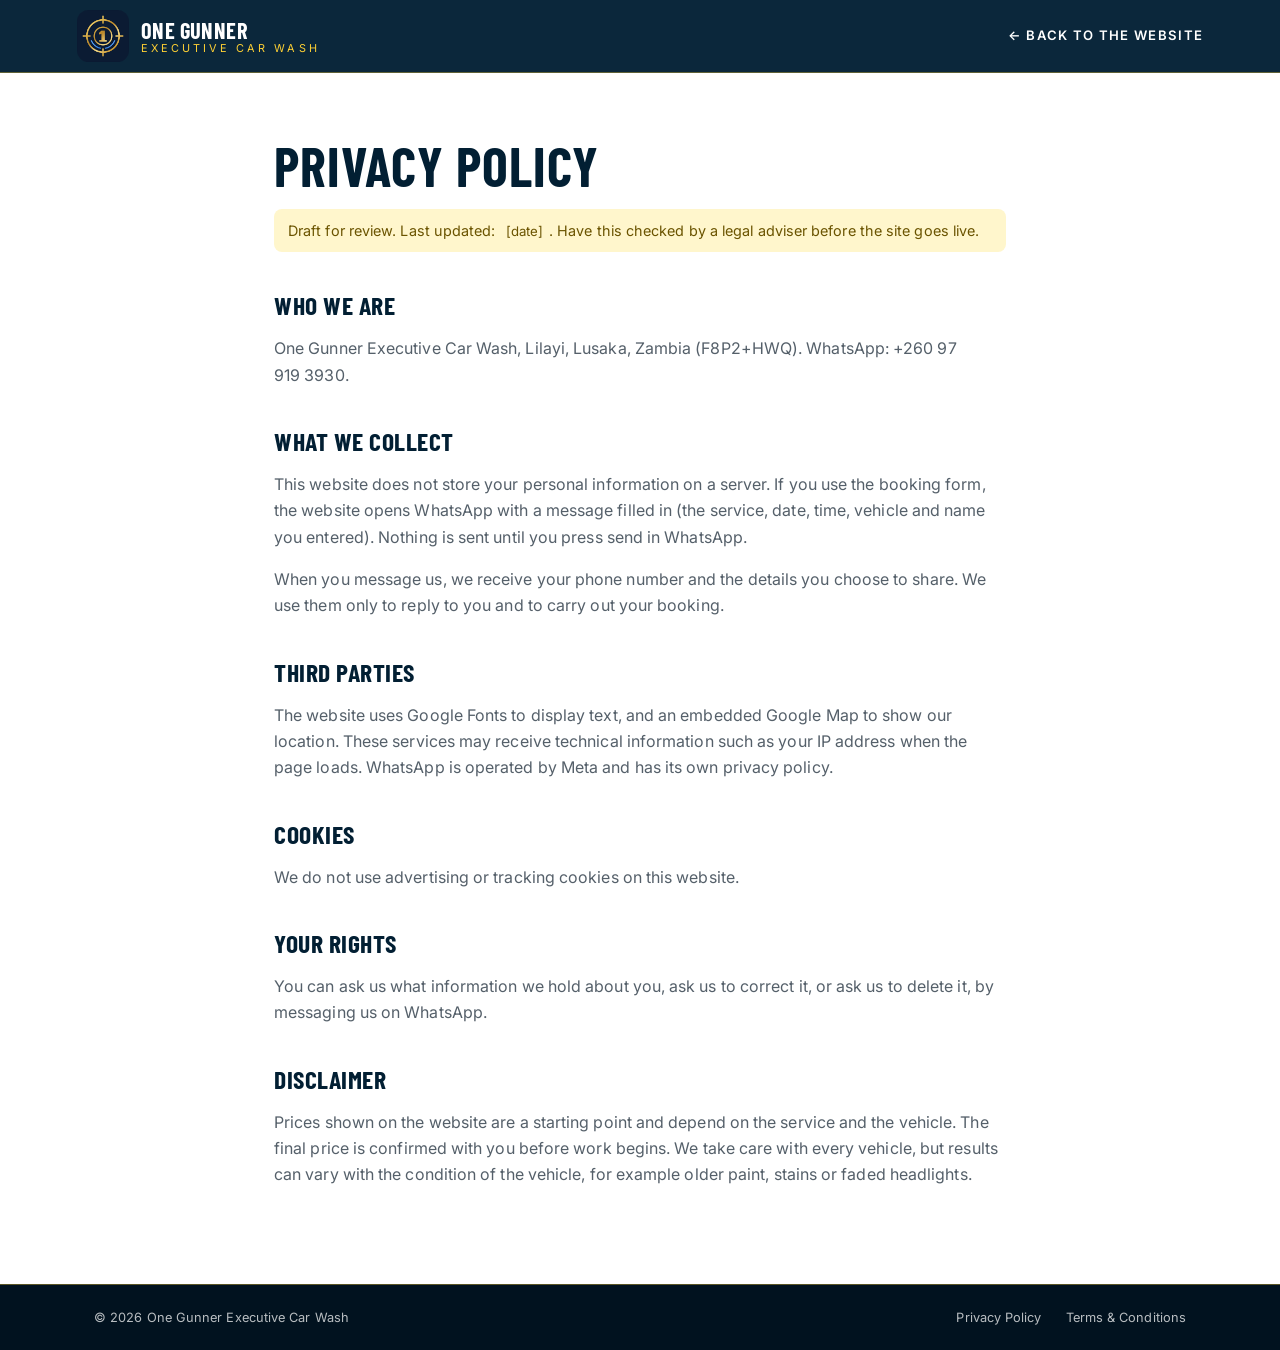
==== commit fb4f3f84: "Eksakt lokasjon og Yango-lenke direkte til adressen Co-Authored-By: Claude Sonnet 5.5 <noreply@anthr" ====
--- a/privacy.html
+++ b/privacy.html
@@ -25,7 +25,7 @@
     <p class="draft">Draft for review. Last updated: <span class="todo">[date]</span>. Have this checked by a legal adviser before the site goes live.</p>
 
     <h2>Who we are</h2>
-    <p>One Gunner Executive Car Wash, Lilayi Paramilitary, Lusaka, Zambia. WhatsApp: +260 97 919 3930.</p>
+    <p>One Gunner Executive Car Wash, Lilayi, Lusaka, Zambia (F8P2+HWQ). WhatsApp: +260 97 919 3930.</p>
 
     <h2>What we collect</h2>
     <p>This website does not store your personal information on a server. If you use the booking form, the website opens WhatsApp with a message filled in (the service, date, time, vehicle and name you entered). Nothing is sent until you press send in WhatsApp.</p>
--- a/css/style.css
+++ b/css/style.css
@@ -570,3 +570,14 @@
   .hero .hero-content { padding-top: 120px; padding-bottom: 56px; }
   .hero-text { max-width: 100%; }
 }
+
+/* Yango */
+.yango { background: var(--navy-deep); color: #fff; border-top: 1px solid rgba(255, 209, 52, 0.35); }
+.yango-row { display: grid; grid-template-columns: auto 1fr auto; gap: 28px; align-items: center; padding-top: 28px; padding-bottom: 28px; }
+.yango-logo { display: block; height: 36px; width: auto; box-sizing: content-box; background: #ff0000; padding: 12px 18px; border-radius: 10px; }
+.yango h2 { color: #fff; font-size: 1.5rem; margin: 0 0 4px; }
+.yango p { margin: 0; color: rgba(255, 255, 255, 0.85); }
+.yango .btn-blue { background: var(--yellow); color: var(--navy); }
+@media (max-width: 760px) {
+  .yango-row { grid-template-columns: 1fr; gap: 14px; }
+}
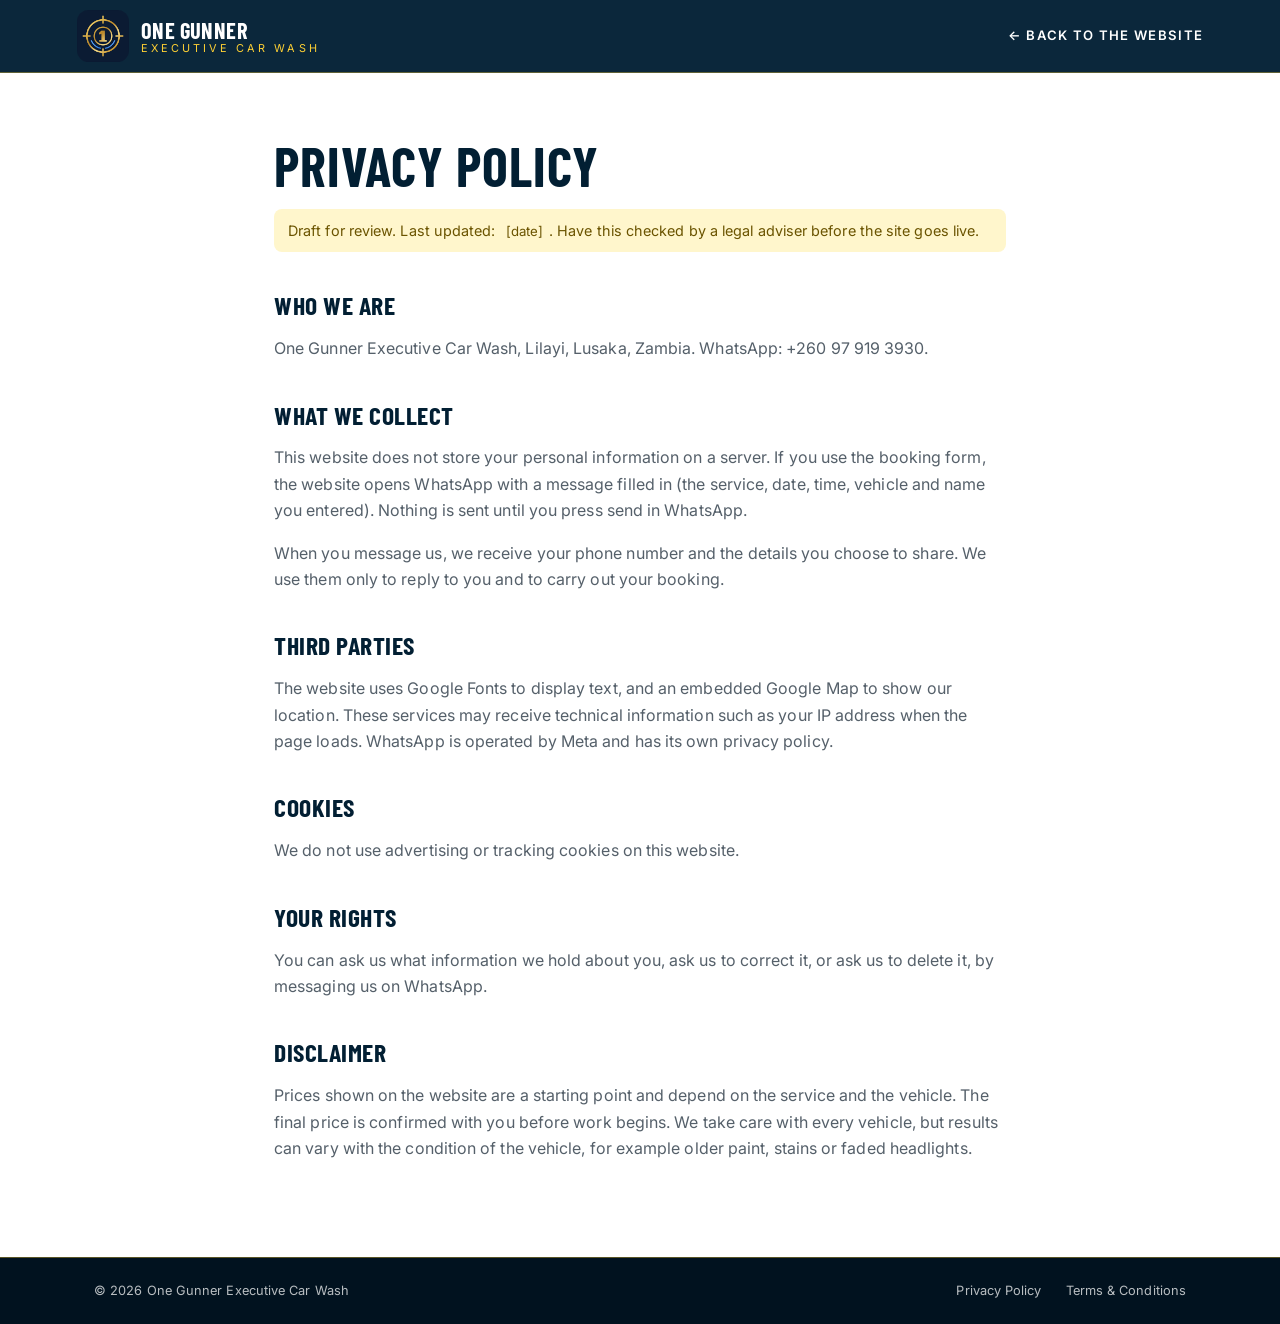
==== commit 8b068b79: "Fjern plus code fra siden Co-Authored-By: Claude Sonnet 5.5 <noreply@anthropic.com>" ====
--- a/privacy.html
+++ b/privacy.html
@@ -25,7 +25,7 @@
     <p class="draft">Draft for review. Last updated: <span class="todo">[date]</span>. Have this checked by a legal adviser before the site goes live.</p>
 
     <h2>Who we are</h2>
-    <p>One Gunner Executive Car Wash, Lilayi, Lusaka, Zambia (F8P2+HWQ). WhatsApp: +260 97 919 3930.</p>
+    <p>One Gunner Executive Car Wash, Lilayi, Lusaka, Zambia. WhatsApp: +260 97 919 3930.</p>
 
     <h2>What we collect</h2>
     <p>This website does not store your personal information on a server. If you use the booking form, the website opens WhatsApp with a message filled in (the service, date, time, vehicle and name you entered). Nothing is sent until you press send in WhatsApp.</p>
